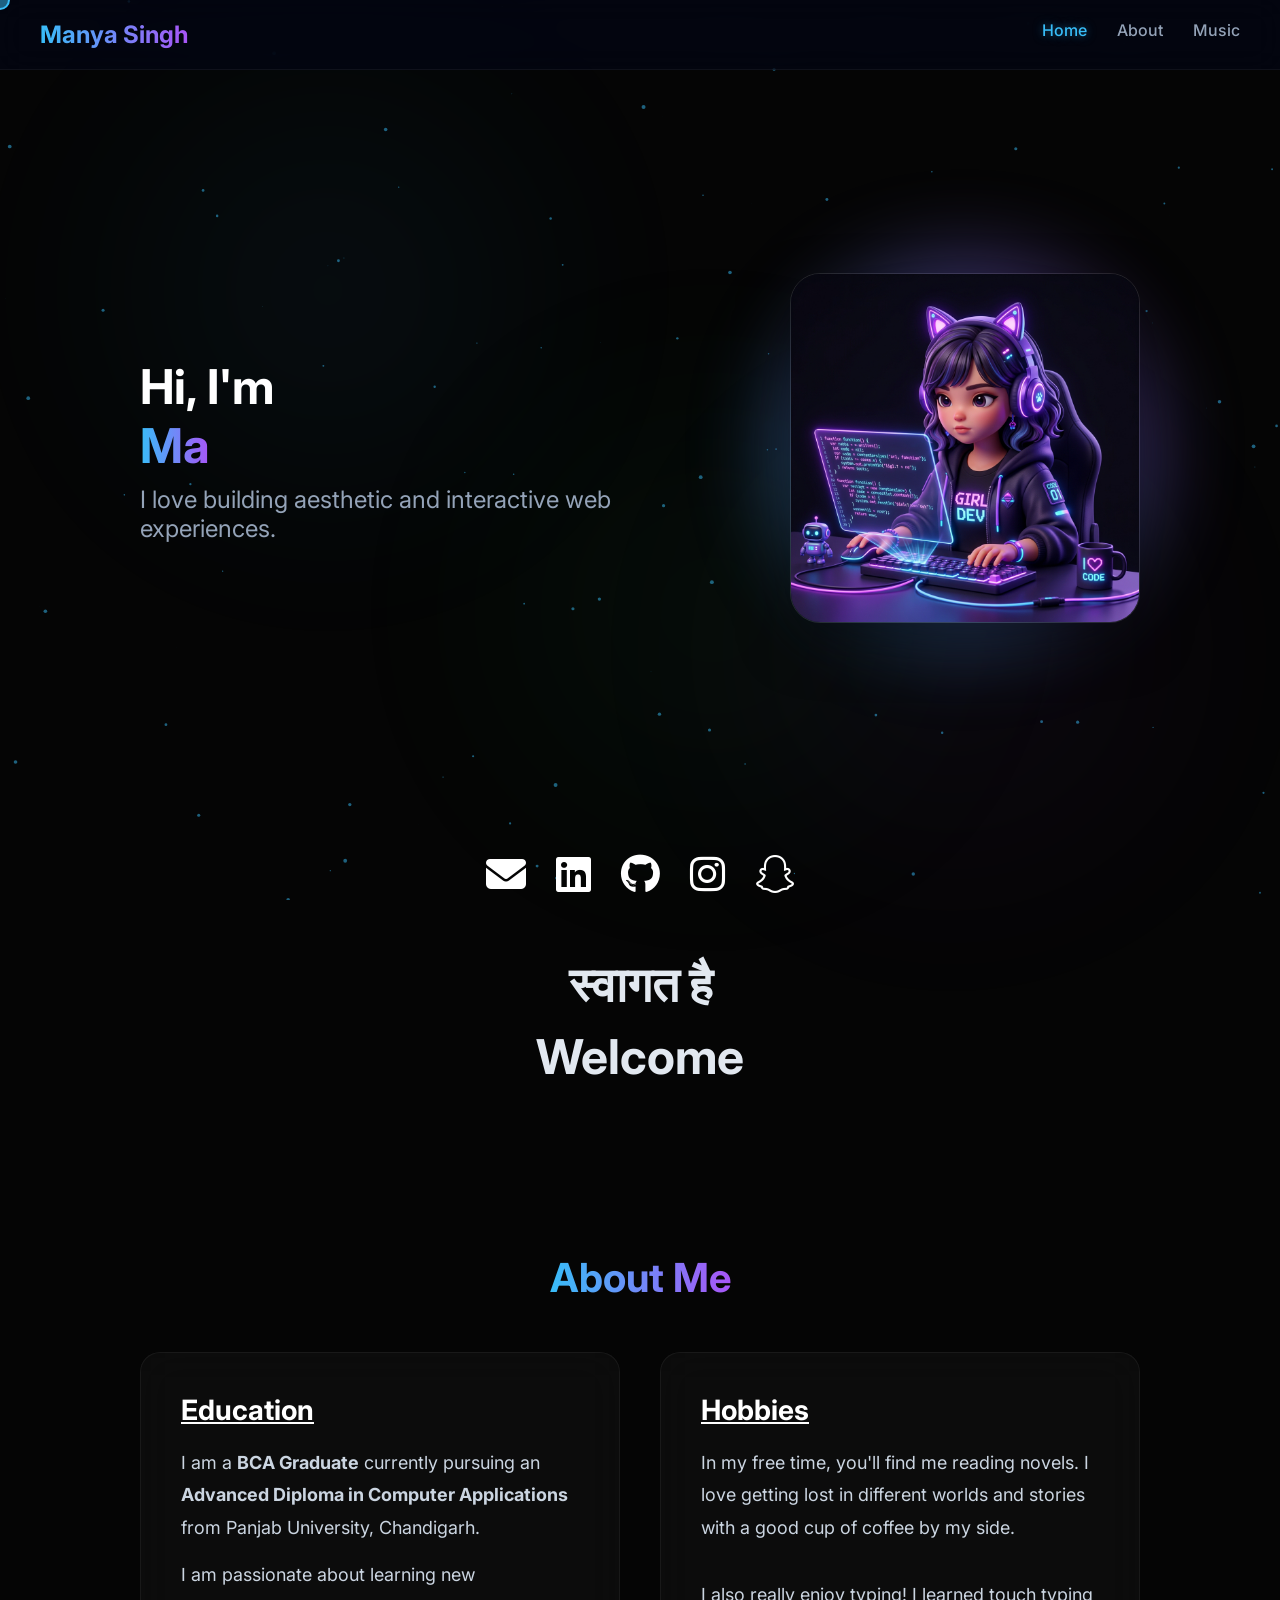
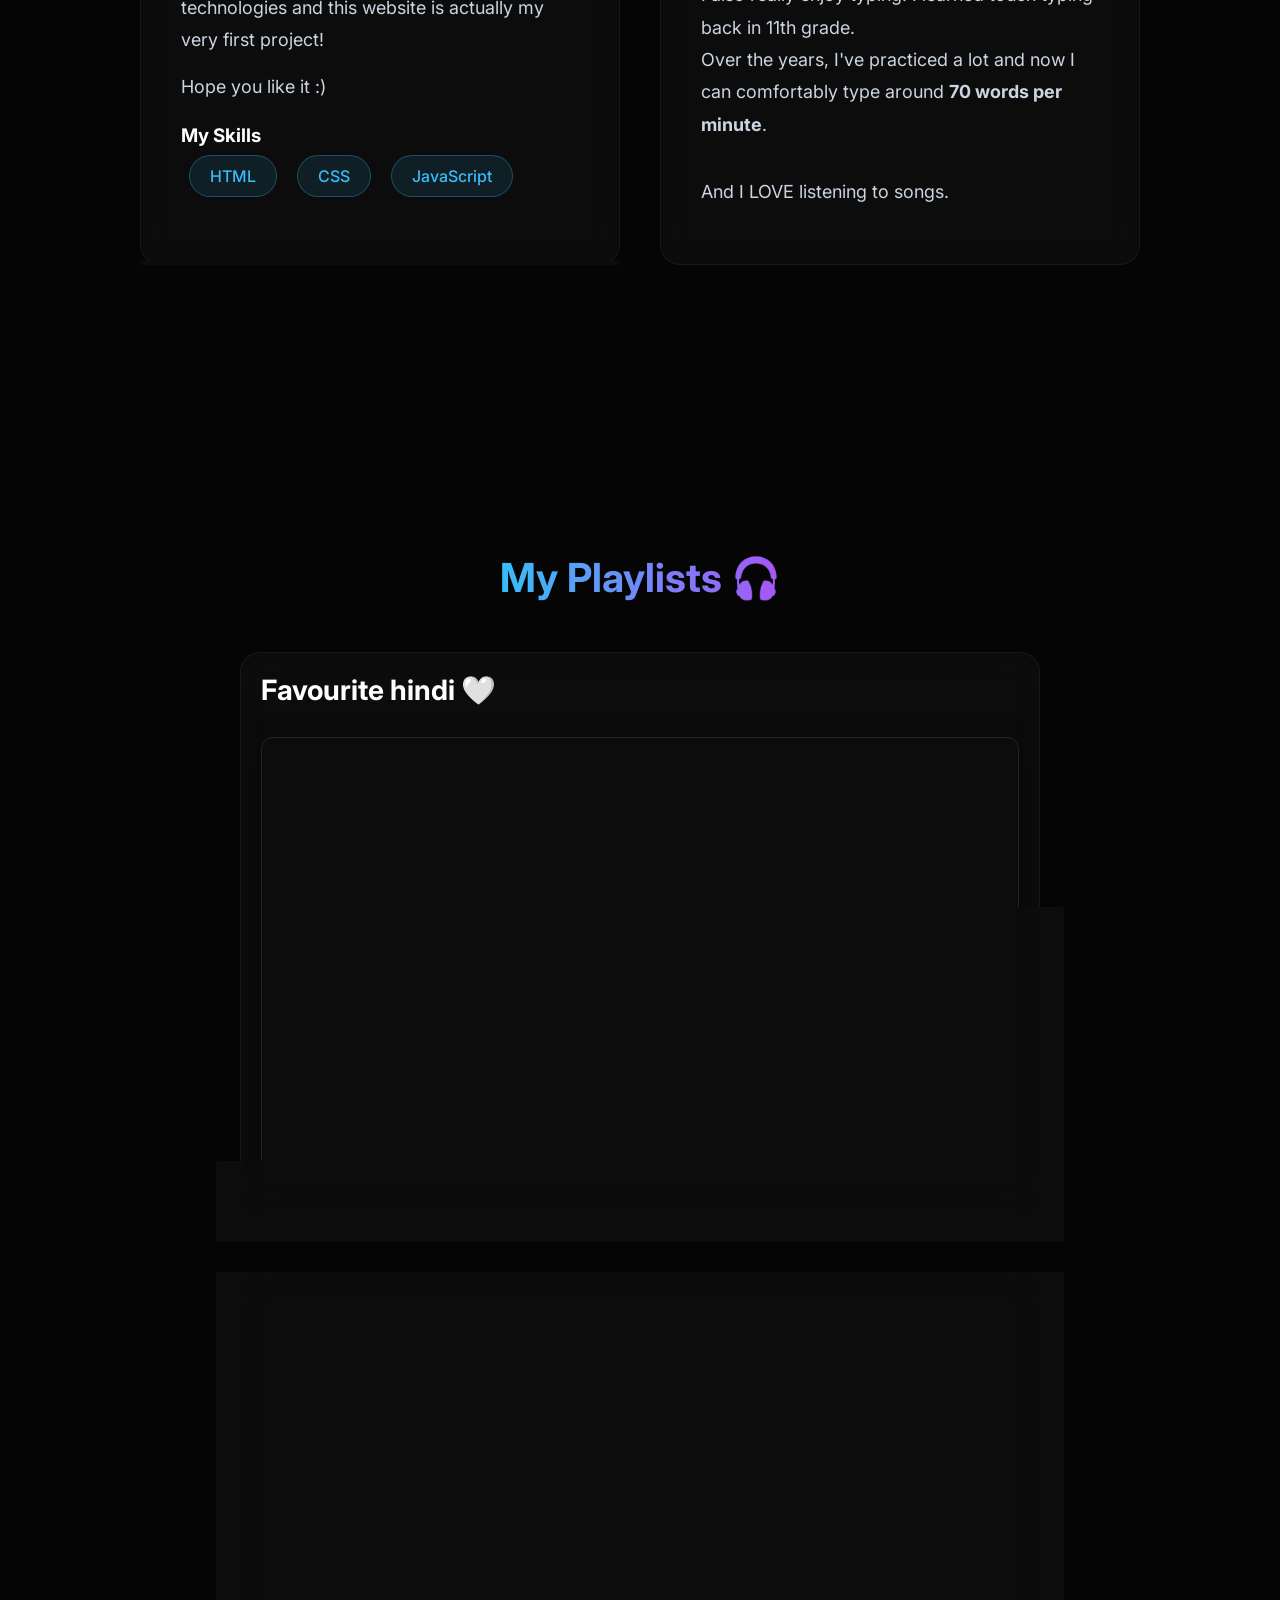
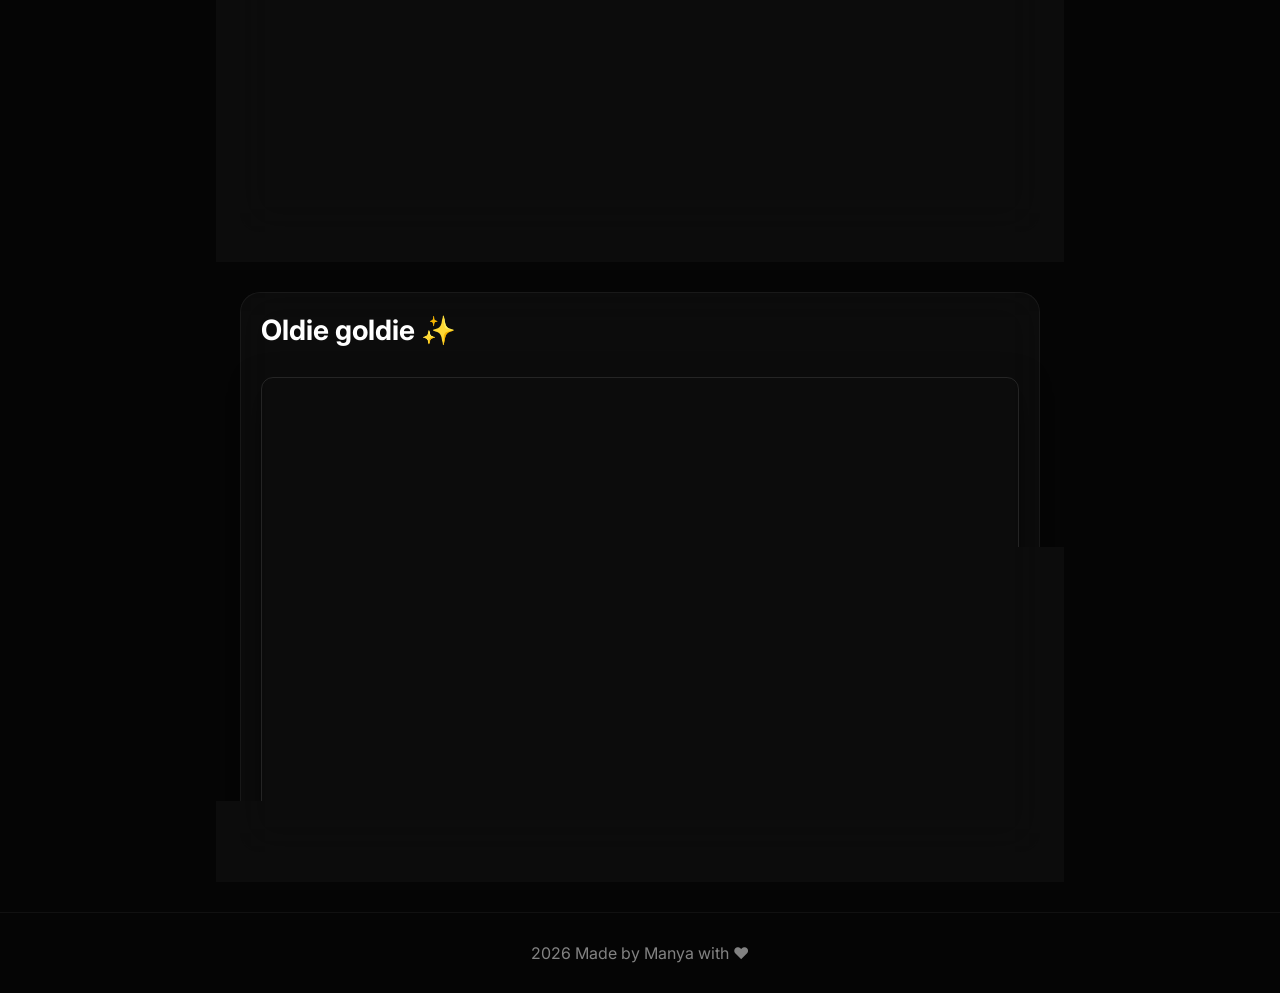
==== manya-portfolio/index.html @ 53d11969 "Add files via upload" ====
<!DOCTYPE html>
<html lang="en">
<head>
  <meta charset="UTF-8">
  <title>Manya Singh ♡</title>
  <meta name="viewport" content="width=device-width, initial-scale=1.0">
  <link rel="icon" type="image/jpeg" href="assets/manya.jpeg">
  <link href="https://unpkg.com/aos@2.3.4/dist/aos.css" rel="stylesheet">
  <link rel="stylesheet" href="https://cdnjs.cloudflare.com/ajax/libs/font-awesome/6.4.0/css/all.min.css">
  <link rel="stylesheet" href="style.css">
</head>
<body>

<!-- Background Elements -->
<canvas id="particles"></canvas>
<div class="blob blob1"></div>
<div class="blob blob2"></div>
<div class="blob blob3"></div>

<div class="cursor"></div>

<!-- Navigation -->
<nav>
  <a href="#home" class="logo">Manya Singh</a>
  <ul>
    <li><a href="#home" class="nav-link active">Home</a></li>
    <li><a href="#about" class="nav-link">About</a></li>
    <li><a href="#music" class="nav-link">Music</a></li>
  </ul>
</nav>

<!-- Hero Section -->
<section id="home" class="hero">
  <div class="hero-content">
    <div class="text" data-aos="fade-right">
      <h2>Hi, I'm <br><span id="typing" class="gradient-text"></span></h2>
      <p>I love building aesthetic and interactive web experiences.</p>
    </div>
    
    <div class="hero-img-container" data-aos="fade-left">
      <div class="hero-img-glow"></div>
      <img src="assets/avatar_1777795137570.png" alt="Manya's Avatar" class="hero-img">
    </div>
  </div>
</section>

<!-- Welcome & Socials Section -->
<section id="welcome" class="page-section" style="min-height: auto; padding: 0 20px 40px 20px;">
  <div class="social-icons" style="margin-top: -50px; margin-bottom: 50px;" data-aos="fade-up">
    <a href="https://mail.google.com/mail/?view=cm&fs=1&to=manyasingh193@gmail.com" title="Email" target="_blank"><i class="fa-solid fa-envelope"></i></a>
    <a href="https://www.linkedin.com/in/manya-s-922959280/" title="LinkedIn" target="_blank"><i class="fa-brands fa-linkedin"></i></a>
    <a href="https://github.com/singhmanya11" title="GitHub" target="_blank"><i class="fa-brands fa-github"></i></a>
    <a href="https://www.instagram.com/manya19_/" title="Instagram" target="_blank"><i class="fa-brands fa-instagram"></i></a>
    <a href="https://www.snapchat.com/add/manyapie?share_id=dxQ5Fh4yL6Y&locale=en-IN" title="Snapchat" target="_blank"><i class="fa-brands fa-snapchat"></i></a>
  </div>
  <div class="welcome-text" data-aos="fade-up" data-aos-delay="100" style="text-align: center; font-size: 48px; font-weight: 700; color: #e2e8f0; line-height: 1.5;">
    <p>स्वागत है</p>
    <p>Welcome</p>
  </div>
</section>

<!-- About Section -->
<section id="about" class="page-section">
  <h1 class="page-title" data-aos="fade-down">About Me</h1>
  
  <div class="about-grid">
    <!-- Education Card -->
    <div class="card tilt" data-aos="fade-up" data-aos-delay="100">
      <h2><u>Education</u></h2>
      <p>I am a <strong>BCA Graduate</strong> currently pursuing an <strong>Advanced Diploma in Computer Applications</strong> from Panjab University, Chandigarh.</p>
      <p>I am passionate about learning new technologies and this website is actually my very first project!</p>
      <p>Hope you like it :)</p>
      <div class="skills">
        <h3>My Skills</h3>
        <span>HTML</span>
        <span>CSS</span>
        <span>JavaScript</span>
      </div>
    </div>


    <!-- Hobbies -->
    <div class="card tilt" data-aos="fade-up" data-aos-delay="200">
      <h2><u>Hobbies</u></h2>
      <p style="text-align: left;">In my free time, you'll find me reading novels. I love getting lost in different worlds and stories with a good cup of coffee by my side.</p>
      <br>
      <p style="text-align: left;">I also really enjoy typing! I learned touch typing back in 11th grade.<br>Over the years, I've practiced a lot and now I can comfortably type around <strong>70 words per minute</strong>.</p>
      <br>
      <p style="text-align: left;">And I LOVE listening to songs.</p>
    </div>
  </div>
</section>

<!-- Music Section -->
<section id="music" class="page-section">
  <h1 class="page-title" data-aos="fade-down">My Playlists 🎧</h1>
  
  <div style="display: flex; flex-direction: column; gap: 60px; width: 100%; max-width: 800px;">
    <div class="card tilt" data-aos="fade-up" data-aos-delay="100" style="padding: 20px;">
      <h2>Favourite hindi 🤍</h2>
      <iframe 
        style="border-radius:12px; margin-top:10px; border: 1px solid rgba(255,255,255,0.1); box-shadow: 0 10px 30px rgba(0,0,0,0.5);"
        src="https://open.spotify.com/embed/playlist/4SdY01KZFLimVf8Yx3zTvh?utm_source=generator"
        width="100%" height="450" frameborder="0"
        allow="autoplay; clipboard-write; encrypted-media; fullscreen; picture-in-picture" loading="lazy">
      </iframe>
    </div>

    <div class="card tilt" data-aos="fade-up" data-aos-delay="200" style="padding: 20px;">
      <h2>Favourite english 🌸</h2>
      <iframe 
        style="border-radius:12px; margin-top:10px; border: 1px solid rgba(255,255,255,0.1); box-shadow: 0 10px 30px rgba(0,0,0,0.5);"
        src="https://open.spotify.com/embed/playlist/2o11Fd6fIzqbCXhX79VE4s?utm_source=generator"
        width="100%" height="450" frameborder="0"
        allow="autoplay; clipboard-write; encrypted-media; fullscreen; picture-in-picture" loading="lazy">
      </iframe>
    </div>

    <div class="card tilt" data-aos="fade-up" data-aos-delay="300" style="padding: 20px;">
      <h2>Oldie goldie ✨</h2>
      <iframe 
        style="border-radius:12px; margin-top:10px; border: 1px solid rgba(255,255,255,0.1); box-shadow: 0 10px 30px rgba(0,0,0,0.5);"
        src="https://open.spotify.com/embed/playlist/5s5lbx5VO22Udhi2WXuECs?utm_source=generator"
        width="100%" height="450" frameborder="0"
        allow="autoplay; clipboard-write; encrypted-media; fullscreen; picture-in-picture" loading="lazy">
      </iframe>
    </div>
  </div>
</section>

<footer>
  <p>2026 Made by Manya with ❤️</p>
</footer>

<script src="https://unpkg.com/aos@2.3.4/dist/aos.js"></script>
<script src="script.js"></script>

</body>
</html>
---- manya-portfolio/style.css ----
@import url('https://fonts.googleapis.com/css2?family=Inter:wght@300;500;700&display=swap');
@import url('https://cdnjs.cloudflare.com/ajax/libs/font-awesome/6.4.0/css/all.min.css');

* {
  margin: 0;
  padding: 0;
  box-sizing: border-box;
  font-family: 'Inter', sans-serif;
}

body {
  background: #050505;
  color: white;
  overflow-x: hidden;
  scroll-behavior: smooth;
}

/* PARTICLES */
#particles {
  position: fixed;
  width: 100%;
  height: 100%;
  z-index: -1;
  top: 0;
  left: 0;
}

/* 🌌 GLOWING BLOBS */
.blob {
  position: fixed;
  width: 400px;
  height: 400px;
  border-radius: 50%;
  filter: blur(120px);
  opacity: 0.05;
  animation: move 20s infinite alternate;
  z-index: -1;
}

.blob1 {
  background: #38bdf8;
  top: 10%;
  left: 10%;
}

.blob2 {
  background: #a855f7;
  top: 50%;
  right: 10%;
}

.blob3 {
  background: #22c55e;
  bottom: 10%;
  left: 40%;
}

@keyframes move {
  from { transform: translate(0, 0) scale(1); }
  to { transform: translate(50px, -50px) scale(1.1); }
}

/* NAV */
nav {
  position: fixed;
  width: 100%;
  display: flex;
  justify-content: space-between;
  padding: 20px 40px;
  background: rgba(2, 6, 23, 0.6);
  backdrop-filter: blur(15px);
  z-index: 100;
  border-bottom: 1px solid rgba(255, 255, 255, 0.05);
}

nav ul {
  display: flex;
  gap: 30px;
  list-style: none;
}

nav a {
  text-decoration: none;
  color: #94a3b8;
  font-weight: 500;
  transition: 0.3s;
}

nav a.active,
nav a:hover {
  color: #38bdf8;
  text-shadow: 0 0 10px rgba(56, 189, 248, 0.5);
}

.logo {
  font-weight: 700;
  font-size: 24px;
  color: #38bdf8;
  text-decoration: none;
  background: linear-gradient(90deg, #38bdf8, #a855f7);
  -webkit-background-clip: text;
  -webkit-text-fill-color: transparent;
  display: flex;
  align-items: center;
  gap: 12px;
}

/* HERO */
.hero {
  min-height: 100vh;
  display: flex;
  justify-content: center;
  align-items: center;
  padding: 0 20px;
}

.hero-content {
  display: flex;
  align-items: center;
  justify-content: space-between;
  gap: 80px;
  max-width: 1000px;
  width: 100%;
}

.text h2 {
  font-size: 48px;
  margin-bottom: 10px;
}

.text p {
  font-size: 24px;
  color: #94a3b8;
}

.gradient-text {
  background: linear-gradient(90deg, #38bdf8, #a855f7);
  -webkit-background-clip: text;
  -webkit-text-fill-color: transparent;
  font-weight: 700;
}

/* HERO IMAGE / AVATAR */
.hero-img-container {
  position: relative;
}

.hero-img {
  width: 350px;
  height: 350px;
  border-radius: 30px;
  object-fit: cover;
  animation: float 5s ease-in-out infinite;
  box-shadow: 0 20px 50px rgba(0, 0, 0, 0.5);
  border: 1px solid rgba(255, 255, 255, 0.1);
  z-index: 2;
  position: relative;
}

.hero-img-glow {
  position: absolute;
  top: 50%;
  left: 50%;
  transform: translate(-50%, -50%);
  width: 350px;
  height: 350px;
  background: linear-gradient(45deg, #38bdf8, #a855f7);
  filter: blur(50px);
  opacity: 0.6;
  z-index: 1;
  border-radius: 50%;
  animation: pulse 4s infinite alternate;
}

@keyframes float {
  0% { transform: translateY(0); }
  50% { transform: translateY(-20px); }
  100% { transform: translateY(0); }
}

@keyframes pulse {
  0% { opacity: 0.4; transform: translate(-50%, -50%) scale(1); }
  100% { opacity: 0.7; transform: translate(-50%, -50%) scale(1.1); }
}

/* SECTIONS (General) */
.page-section {
  min-height: 100vh;
  padding: 120px 20px 60px;
  display: flex;
  flex-direction: column;
  align-items: center;
}

.page-title {
  font-size: 40px;
  margin-bottom: 50px;
  text-align: center;
  background: linear-gradient(90deg, #38bdf8, #a855f7);
  -webkit-background-clip: text;
  -webkit-text-fill-color: transparent;
}

/* CARD */
.card {
  background: rgba(255, 255, 255, 0.03);
  padding: 40px;
  border-radius: 20px;
  backdrop-filter: blur(20px);
  border: 1px solid rgba(255, 255, 255, 0.05);
  transition: transform 0.3s ease, box-shadow 0.3s ease;
  width: 100%;
  max-width: 800px;
}

.card:hover {
  transform: translateY(-10px);
  box-shadow: 0 15px 40px rgba(56, 189, 248, 0.2);
  border-color: rgba(56, 189, 248, 0.3);
}

.card h2 {
  margin-bottom: 20px;
  font-size: 28px;
}

.card p {
  color: #cbd5e1;
  line-height: 1.8;
  margin-bottom: 15px;
  font-size: 18px;
}

/* ABOUT PAGE GRID */
.about-grid {
  display: grid;
  grid-template-columns: 1fr 1fr;
  gap: 40px;
  max-width: 1000px;
  width: 100%;
}

.about-card {
  display: flex;
  flex-direction: column;
  align-items: center;
  text-align: center;
}

.about-img {
  width: 100%;
  height: 250px;
  object-fit: cover;
  border-radius: 15px;
  margin-bottom: 20px;
  border: 1px solid rgba(255, 255, 255, 0.1);
}

/* SKILLS */
.skills {
  margin-top: 20px;
}

.skills span {
  display: inline-block;
  margin: 8px;
  padding: 10px 20px;
  border-radius: 30px;
  background: rgba(56, 189, 248, 0.1);
  border: 1px solid rgba(56, 189, 248, 0.3);
  color: #38bdf8;
  font-weight: 500;
  transition: 0.3s;
}

.skills span:hover {
  background: rgba(56, 189, 248, 0.3);
  box-shadow: 0 0 15px rgba(56, 189, 248, 0.5);
}

/* MUSIC PAGE */
.music-grid {
  display: grid;
  grid-template-columns: 1fr 1fr;
  gap: 40px;
  width: 100%;
  max-width: 1000px;
}

/* CONTACT PAGE */
.contact-container {
  display: flex;
  flex-direction: column;
  align-items: center;
  gap: 40px;
}

.social-icons {
  display: flex;
  gap: 30px;
  margin-top: 30px;
  justify-content: center;
}

.social-icons a {
  color: white;
  font-size: 40px;
  transition: 0.3s;
  display: inline-block;
}

.social-icons a:hover {
  transform: translateY(-5px) scale(1.1);
}

.social-icons .fa-instagram:hover { color: #e1306c; text-shadow: 0 0 15px #e1306c; }
.social-icons .fa-linkedin:hover { color: #0077b5; text-shadow: 0 0 15px #0077b5; }
.social-icons .fa-github:hover { color: #ffffff; text-shadow: 0 0 15px #ffffff; }
.social-icons .fa-envelope:hover { color: #38bdf8; text-shadow: 0 0 15px #38bdf8; }
.social-icons .fa-snapchat:hover { color: #fffc00; text-shadow: 0 0 15px #fffc00; }

/* CONTACT FORM */
.contact-form {
  display: flex;
  flex-direction: column;
  gap: 20px;
  margin-top: 20px;
}

.contact-form input, .contact-form textarea {
  width: 100%;
  padding: 15px;
  border-radius: 10px;
  background: rgba(255, 255, 255, 0.05);
  border: 1px solid rgba(255, 255, 255, 0.1);
  color: white;
  font-family: 'Inter', sans-serif;
  outline: none;
  transition: 0.3s;
}

.contact-form input:focus, .contact-form textarea:focus {
  border-color: #38bdf8;
  box-shadow: 0 0 10px rgba(56, 189, 248, 0.3);
}

.contact-form button {
  padding: 15px;
  border-radius: 10px;
  background: linear-gradient(90deg, #38bdf8, #a855f7);
  border: none;
  color: white;
  font-weight: bold;
  cursor: pointer;
  transition: 0.3s;
}

.contact-form button:hover {
  box-shadow: 0 0 20px rgba(168, 85, 247, 0.5);
}

/* CURSOR */
.cursor {
  width: 20px;
  height: 20px;
  background: rgba(56, 189, 248, 0.5);
  border: 2px solid #38bdf8;
  border-radius: 50%;
  position: fixed;
  pointer-events: none;
  z-index: 9999;
  transform: translate(-50%, -50%);
  transition: width 0.2s, height 0.2s;
}

/* FOOTER */
footer {
  text-align: center;
  padding: 30px;
  color: rgba(255,255,255,0.5);
  border-top: 1px solid rgba(255, 255, 255, 0.05);
  margin-top: auto;
}

/* MOBILE */
@media(max-width: 768px) {
  .hero-content {
    flex-direction: column;
    text-align: center;
    gap: 40px;
  }
  
  .about-grid, .music-grid {
    grid-template-columns: 1fr;
  }

  .hero-img {
    width: 250px;
    height: 250px;
  }
  
  .hero-img-glow {
    width: 250px;
    height: 250px;
  }
  
  nav {
    padding: 20px;
  }
  
  nav ul {
    gap: 15px;
    font-size: 14px;
  }
}
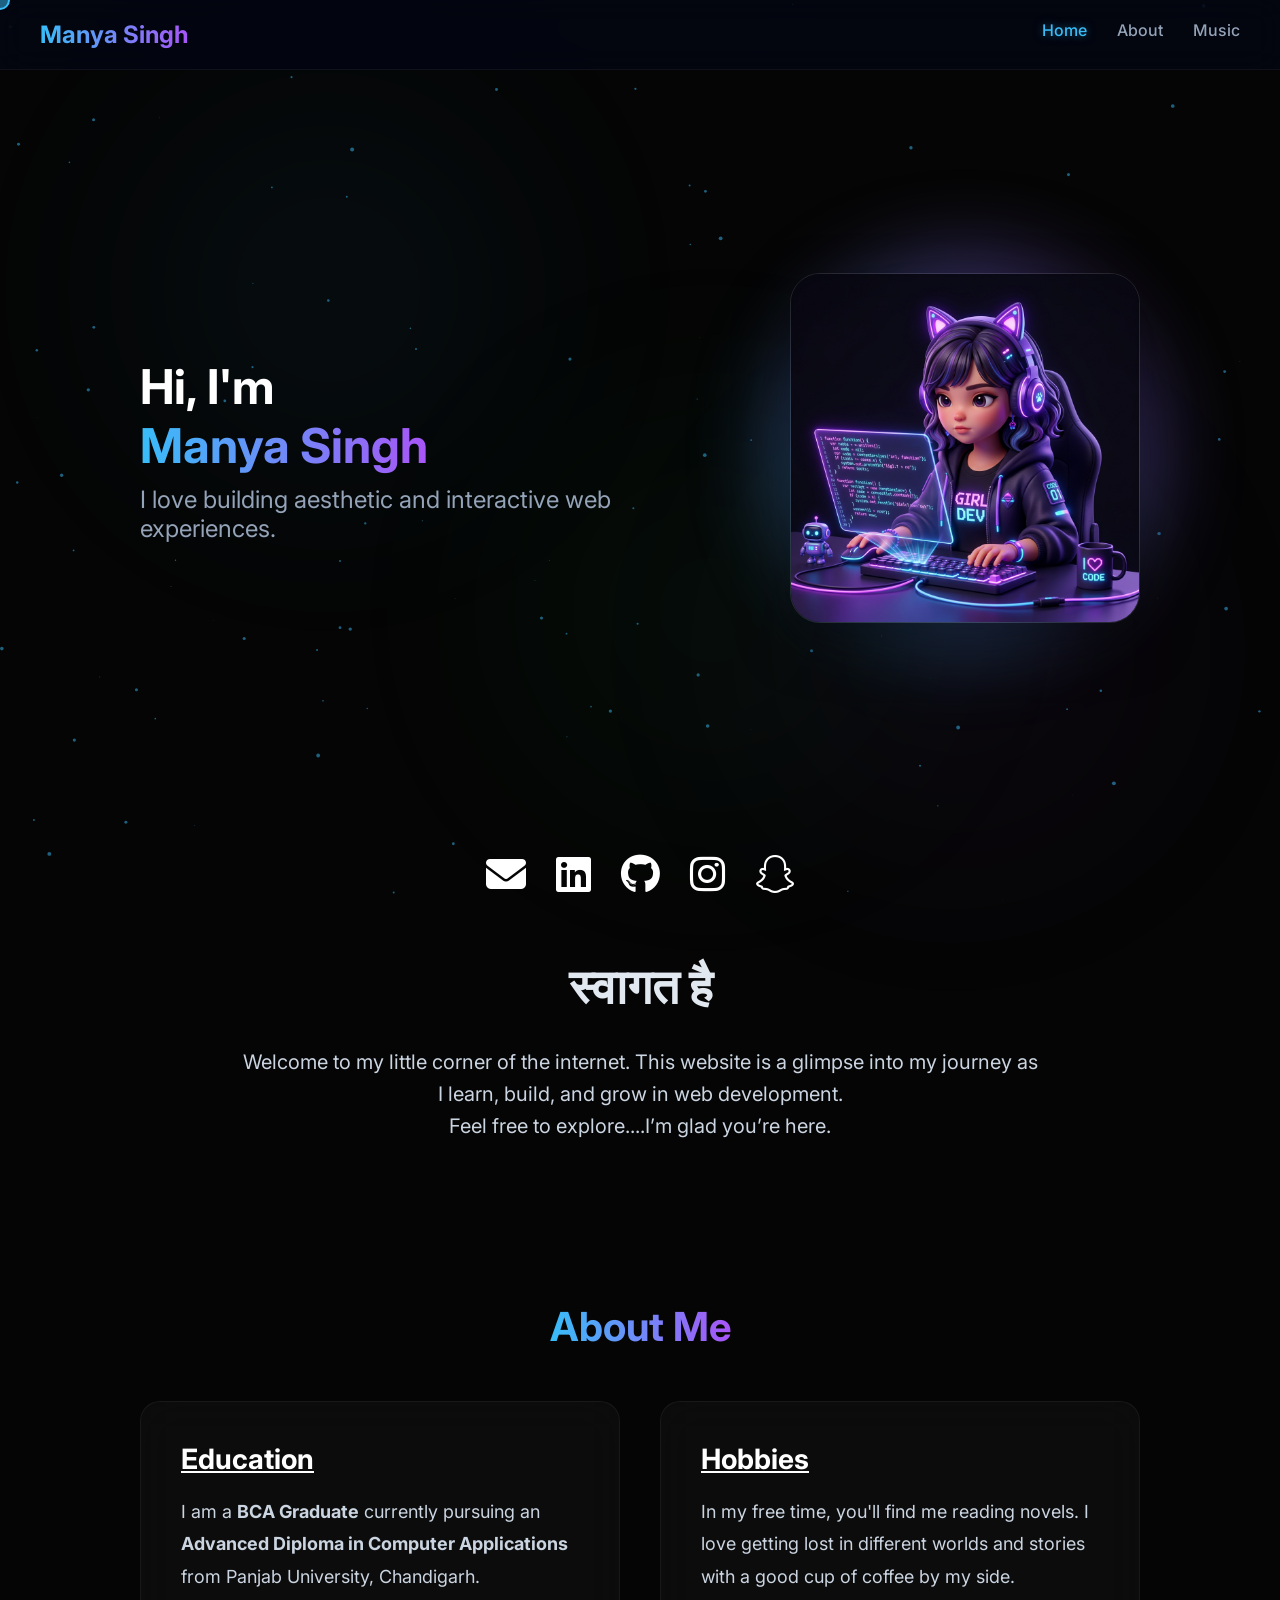
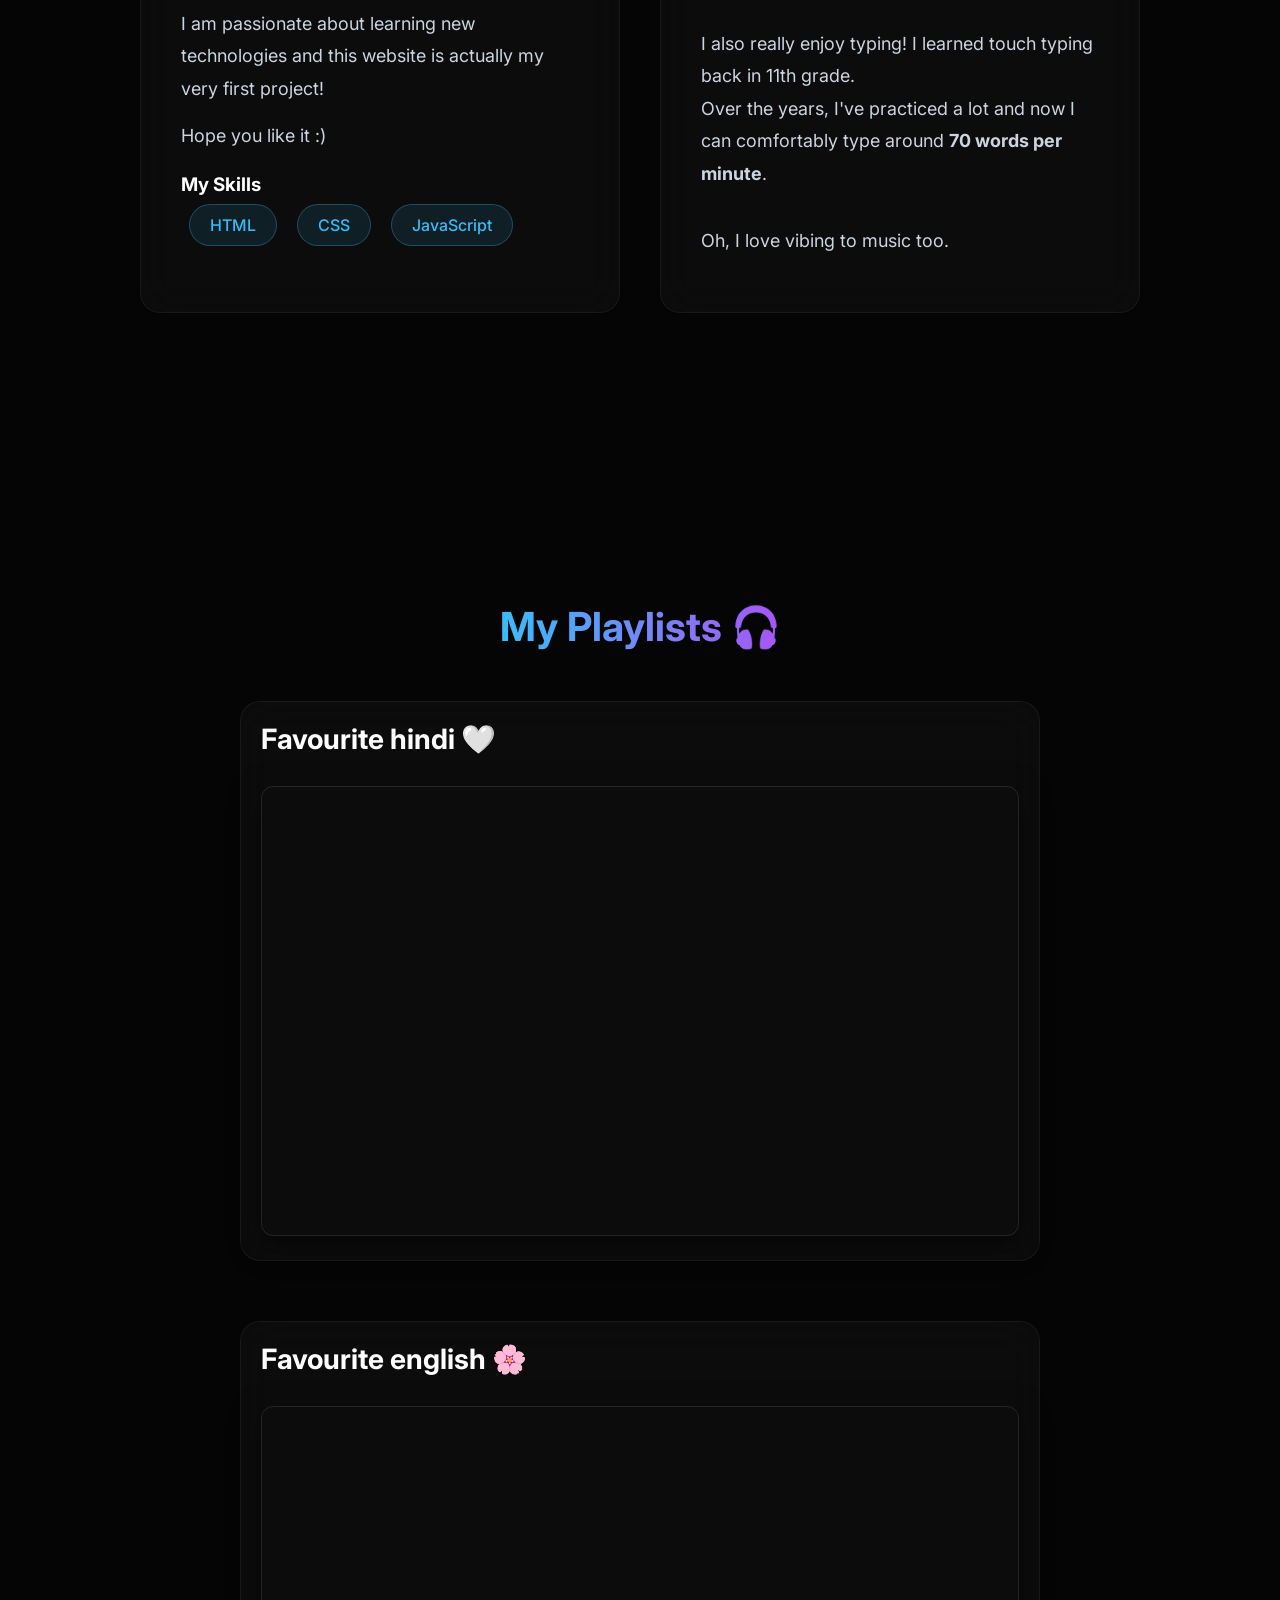
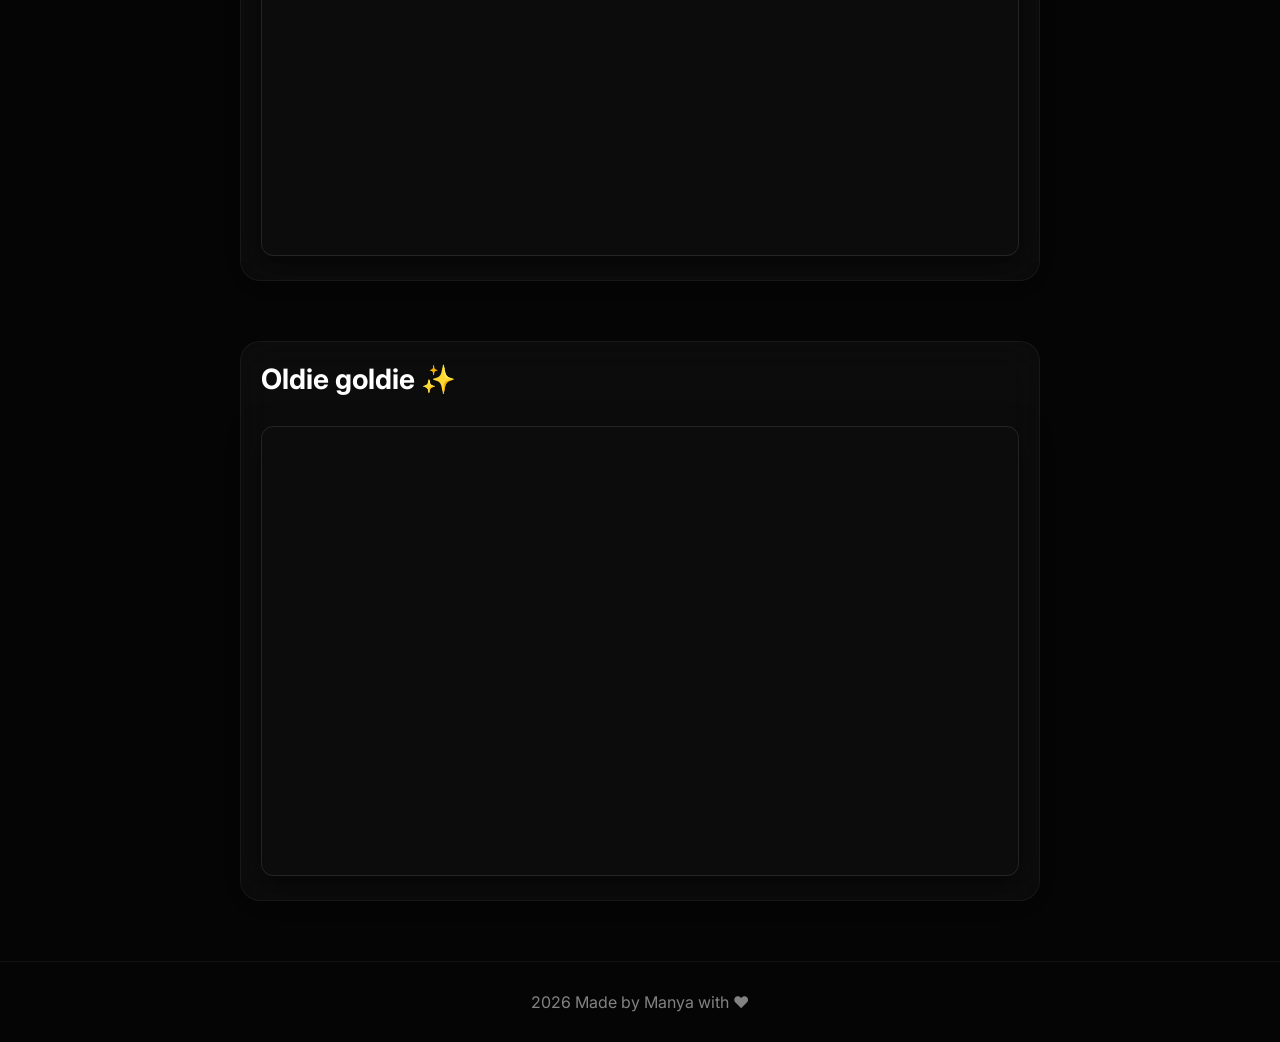
==== commit 44caabba: "Update index.html" ====
--- a/manya-portfolio/index.html
+++ b/manya-portfolio/index.html
@@ -53,9 +53,9 @@
     <a href="https://www.instagram.com/manya19_/" title="Instagram" target="_blank"><i class="fa-brands fa-instagram"></i></a>
     <a href="https://www.snapchat.com/add/manyapie?share_id=dxQ5Fh4yL6Y&locale=en-IN" title="Snapchat" target="_blank"><i class="fa-brands fa-snapchat"></i></a>
   </div>
-  <div class="welcome-text" data-aos="fade-up" data-aos-delay="100" style="text-align: center; font-size: 48px; font-weight: 700; color: #e2e8f0; line-height: 1.5;">
-    <p>स्वागत है</p>
-    <p>Welcome</p>
+  <div class="welcome-text" data-aos="fade-up" data-aos-delay="100" style="text-align: center; color: #e2e8f0; line-height: 1.6; max-width: 800px; margin: 0 auto;">
+    <p style="font-size: 48px; font-weight: 700;">स्वागत है</p>
+    <p style="font-size: 20px; font-weight: 400; color: #cbd5e1; margin-top: 20px;">Welcome to my little corner of the internet. This website is a glimpse into my journey as I learn, build, and grow in web development.<br>Feel free to explore....I’m glad you’re here.</p>
   </div>
 </section>
 
@@ -86,7 +86,7 @@
       <br>
       <p style="text-align: left;">I also really enjoy typing! I learned touch typing back in 11th grade.<br>Over the years, I've practiced a lot and now I can comfortably type around <strong>70 words per minute</strong>.</p>
       <br>
-      <p style="text-align: left;">And I LOVE listening to songs.</p>
+      <p style="text-align: left;">Oh, I love vibing to music too.</p>
     </div>
   </div>
 </section>
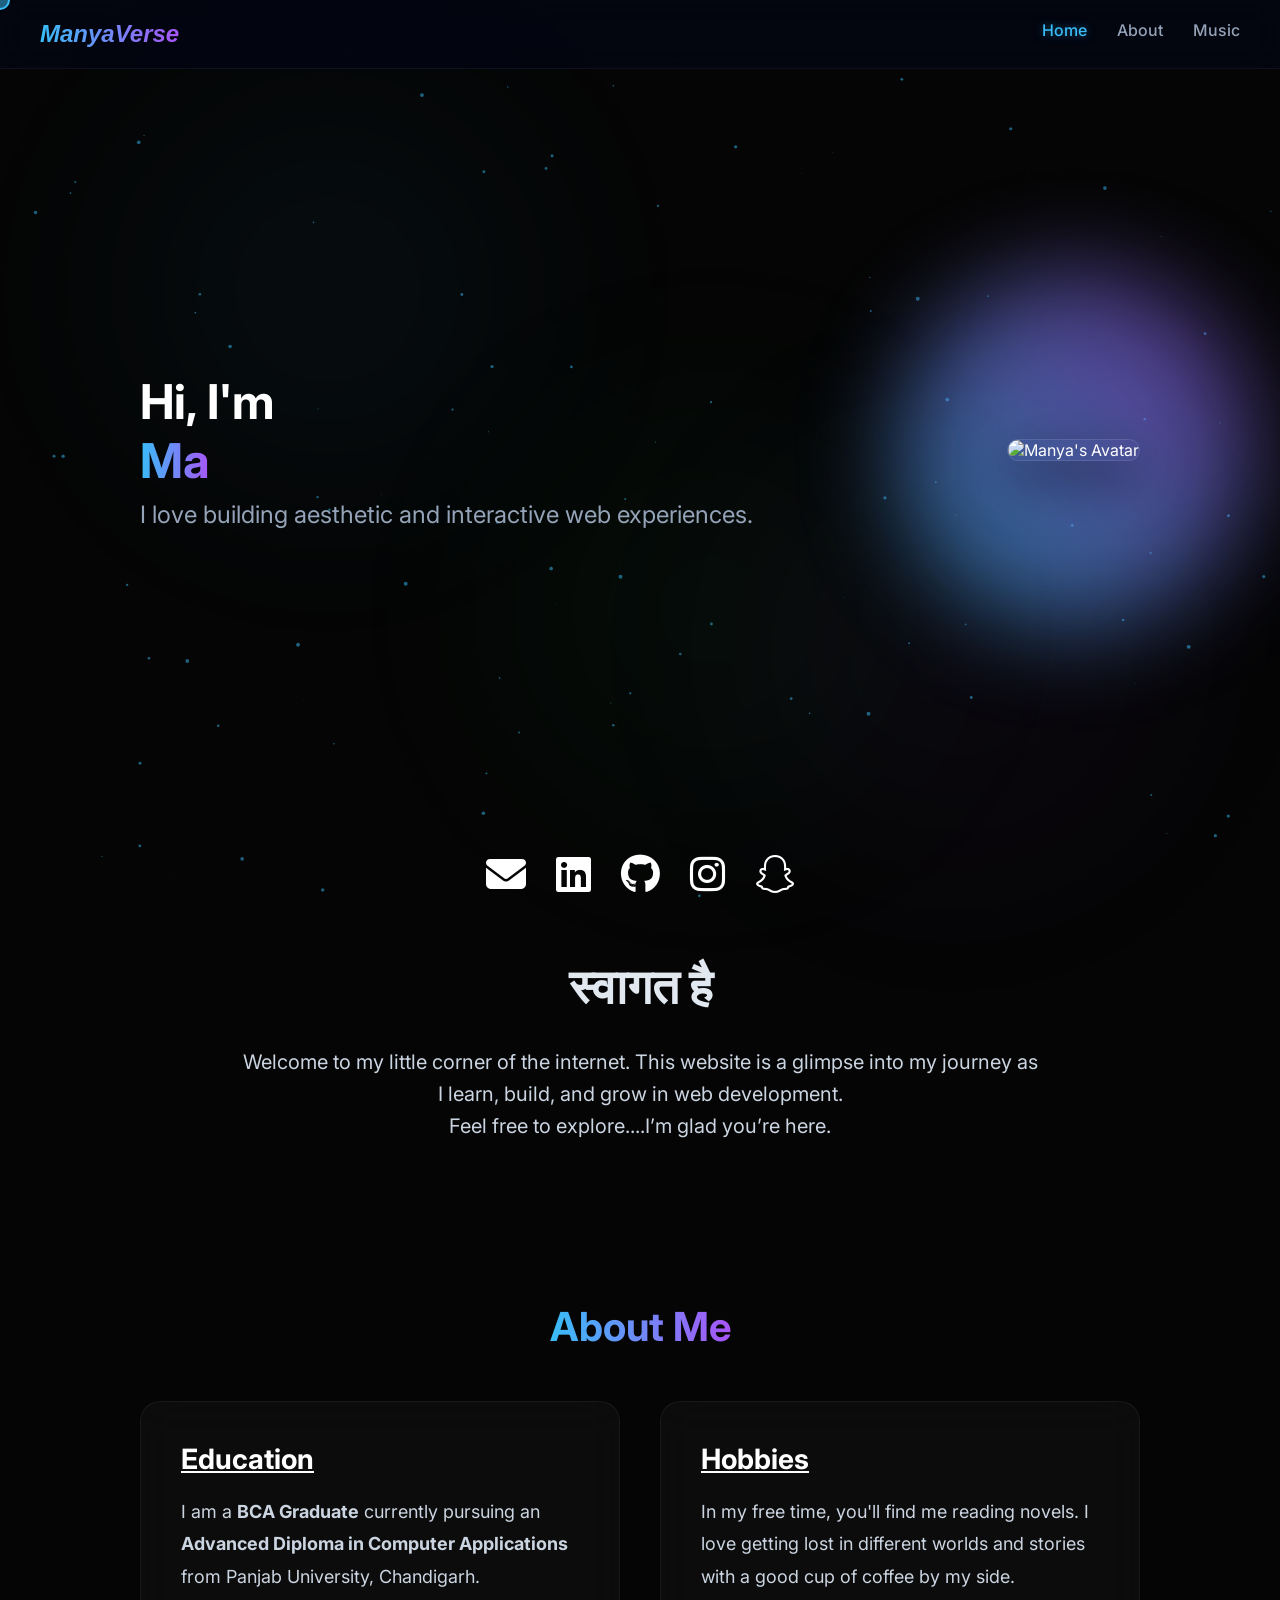
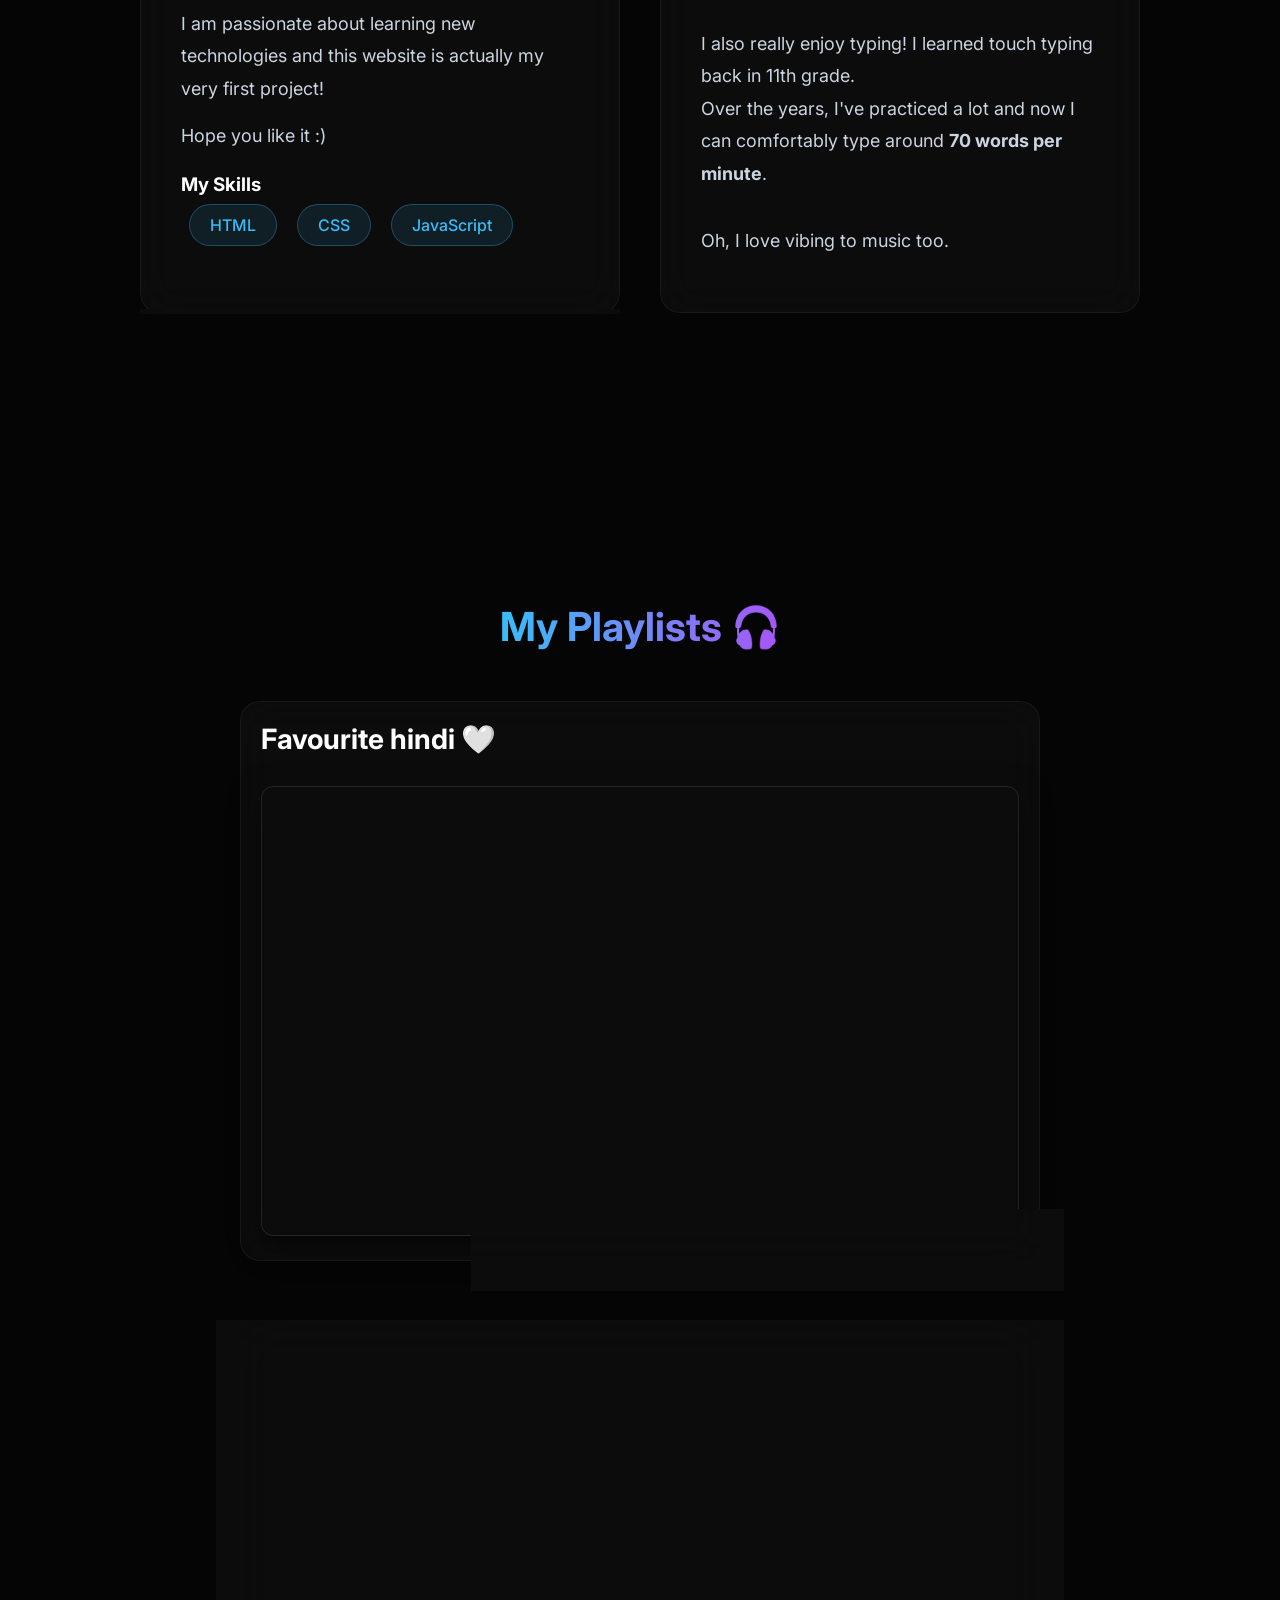
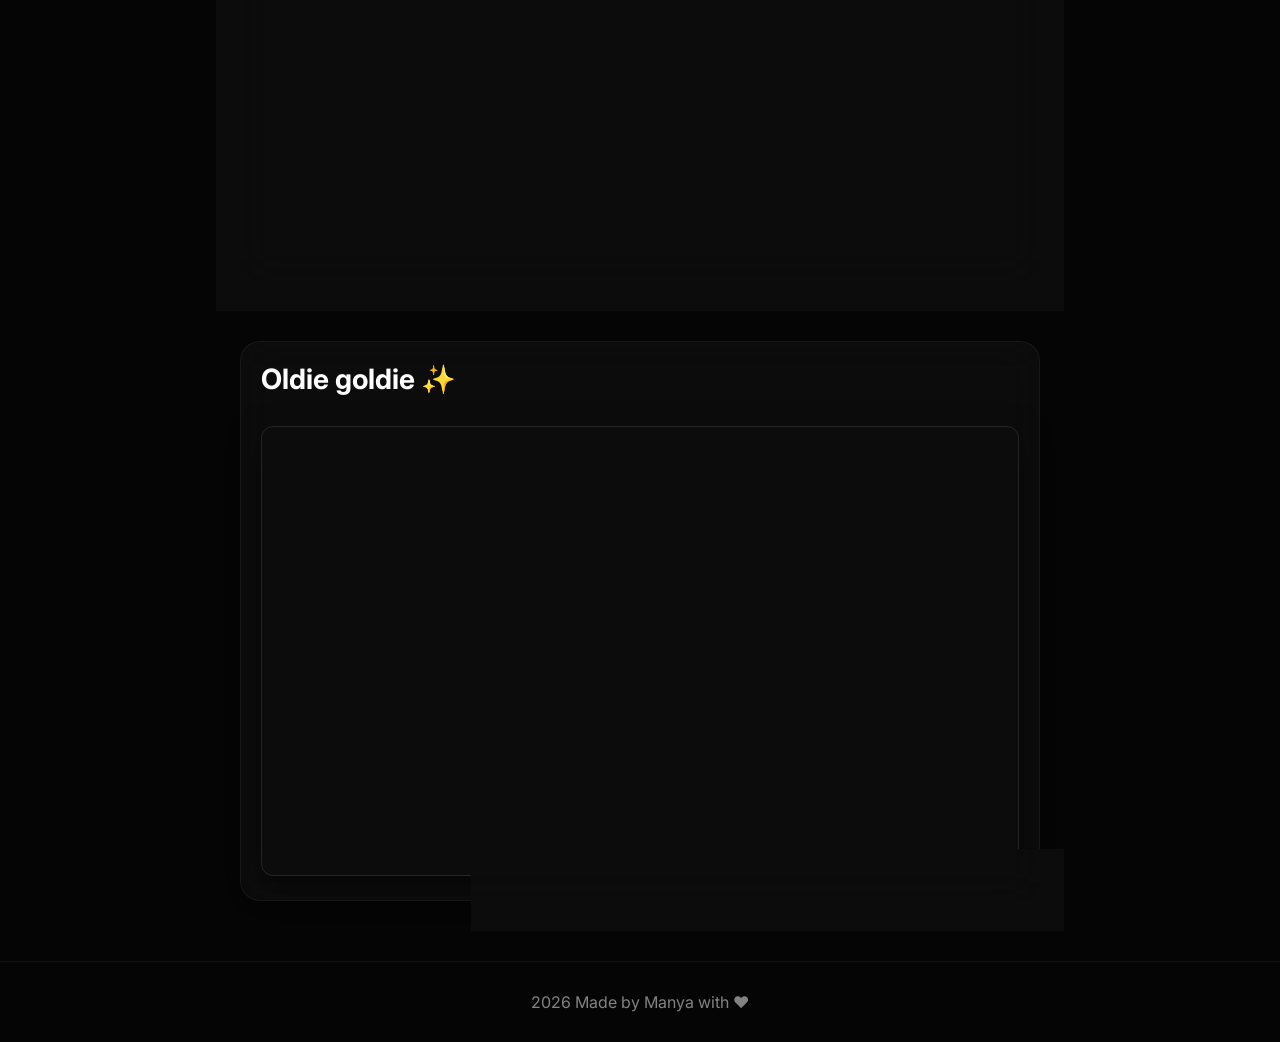
==== commit aff45675: "Update index.html" ====
--- a/manya-portfolio/index.html
+++ b/manya-portfolio/index.html
@@ -21,7 +21,7 @@
 
 <!-- Navigation -->
 <nav>
-  <a href="#home" class="logo">Manya Singh</a>
+  <a href="#home" class="logo"><em>ManyaVerse</em></a>
   <ul>
     <li><a href="#home" class="nav-link active">Home</a></li>
     <li><a href="#about" class="nav-link">About</a></li>
@@ -39,7 +39,7 @@
     
     <div class="hero-img-container" data-aos="fade-left">
       <div class="hero-img-glow"></div>
-      <img src="assets/avatar_1777795137570.png" alt="Manya's Avatar" class="hero-img">
+      <img src="assets/okay.png" alt="Manya's Avatar" class="hero-img">
     </div>
   </div>
 </section>
